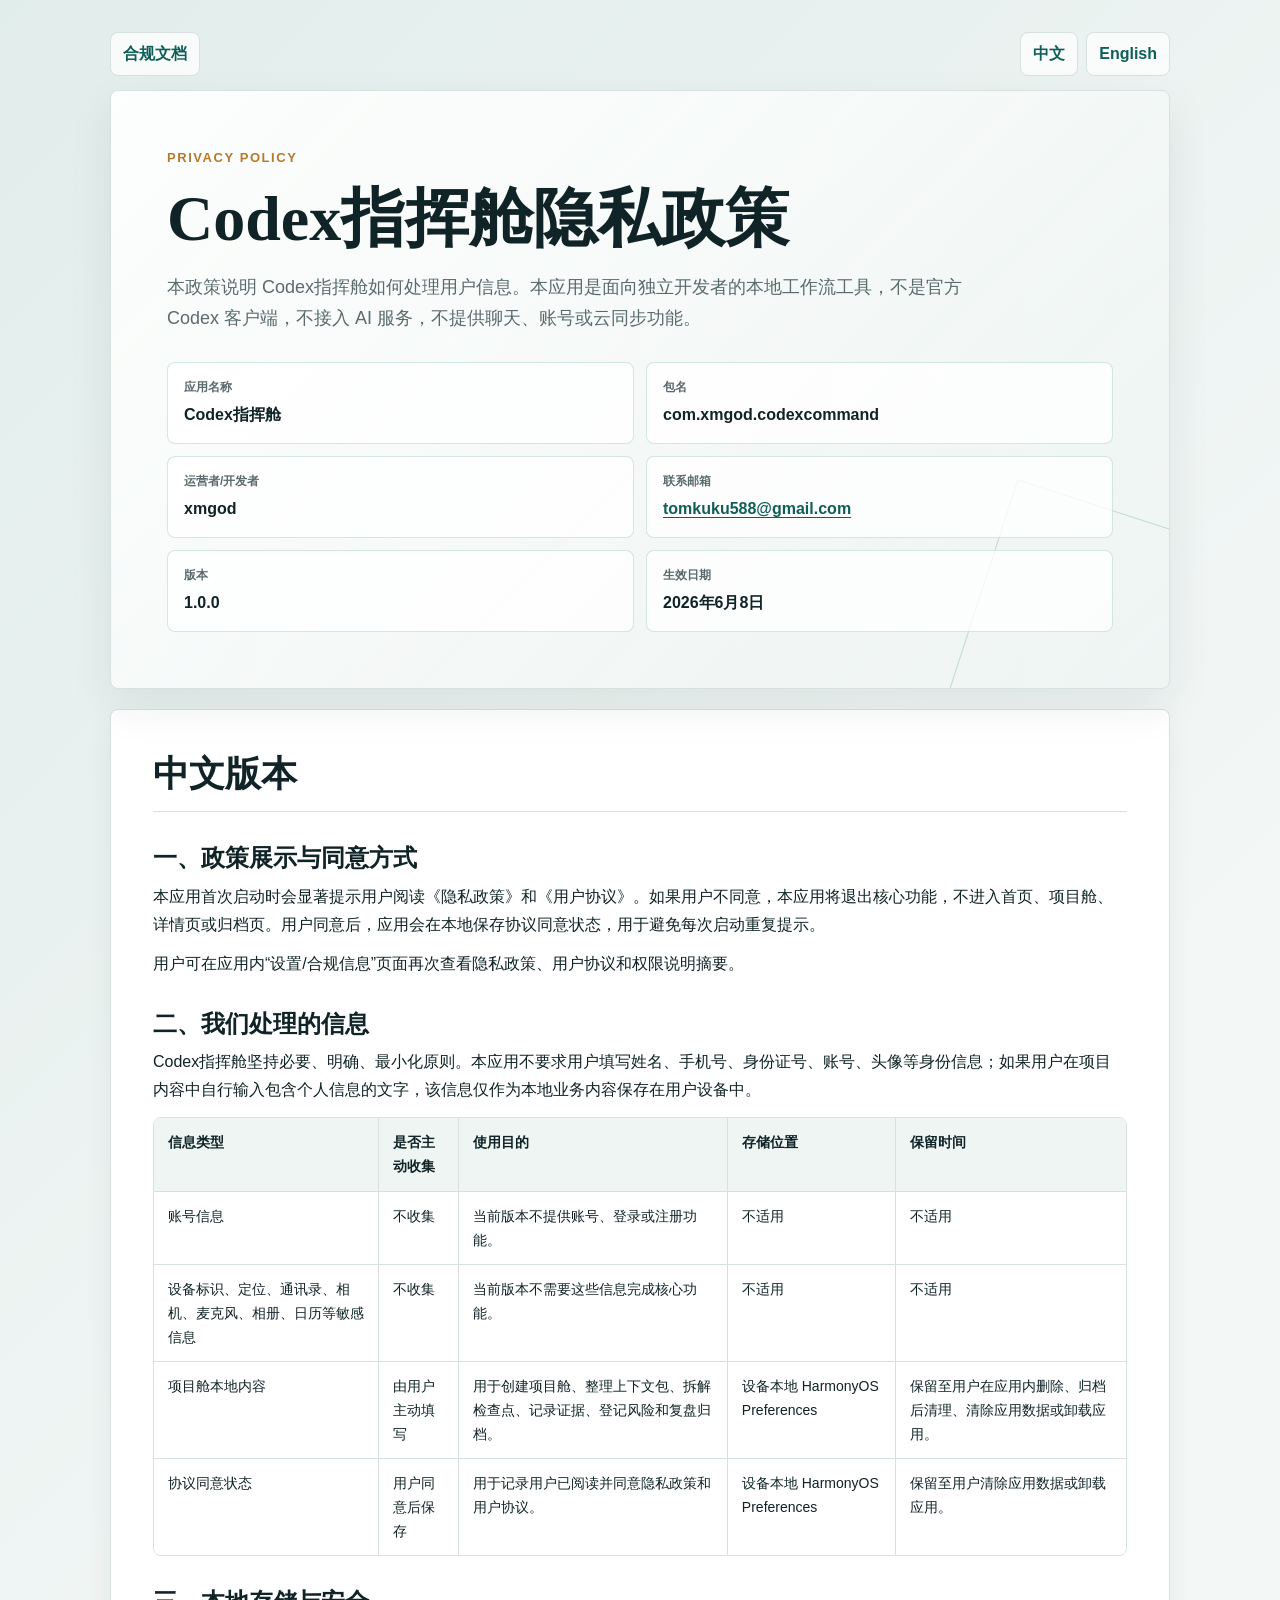
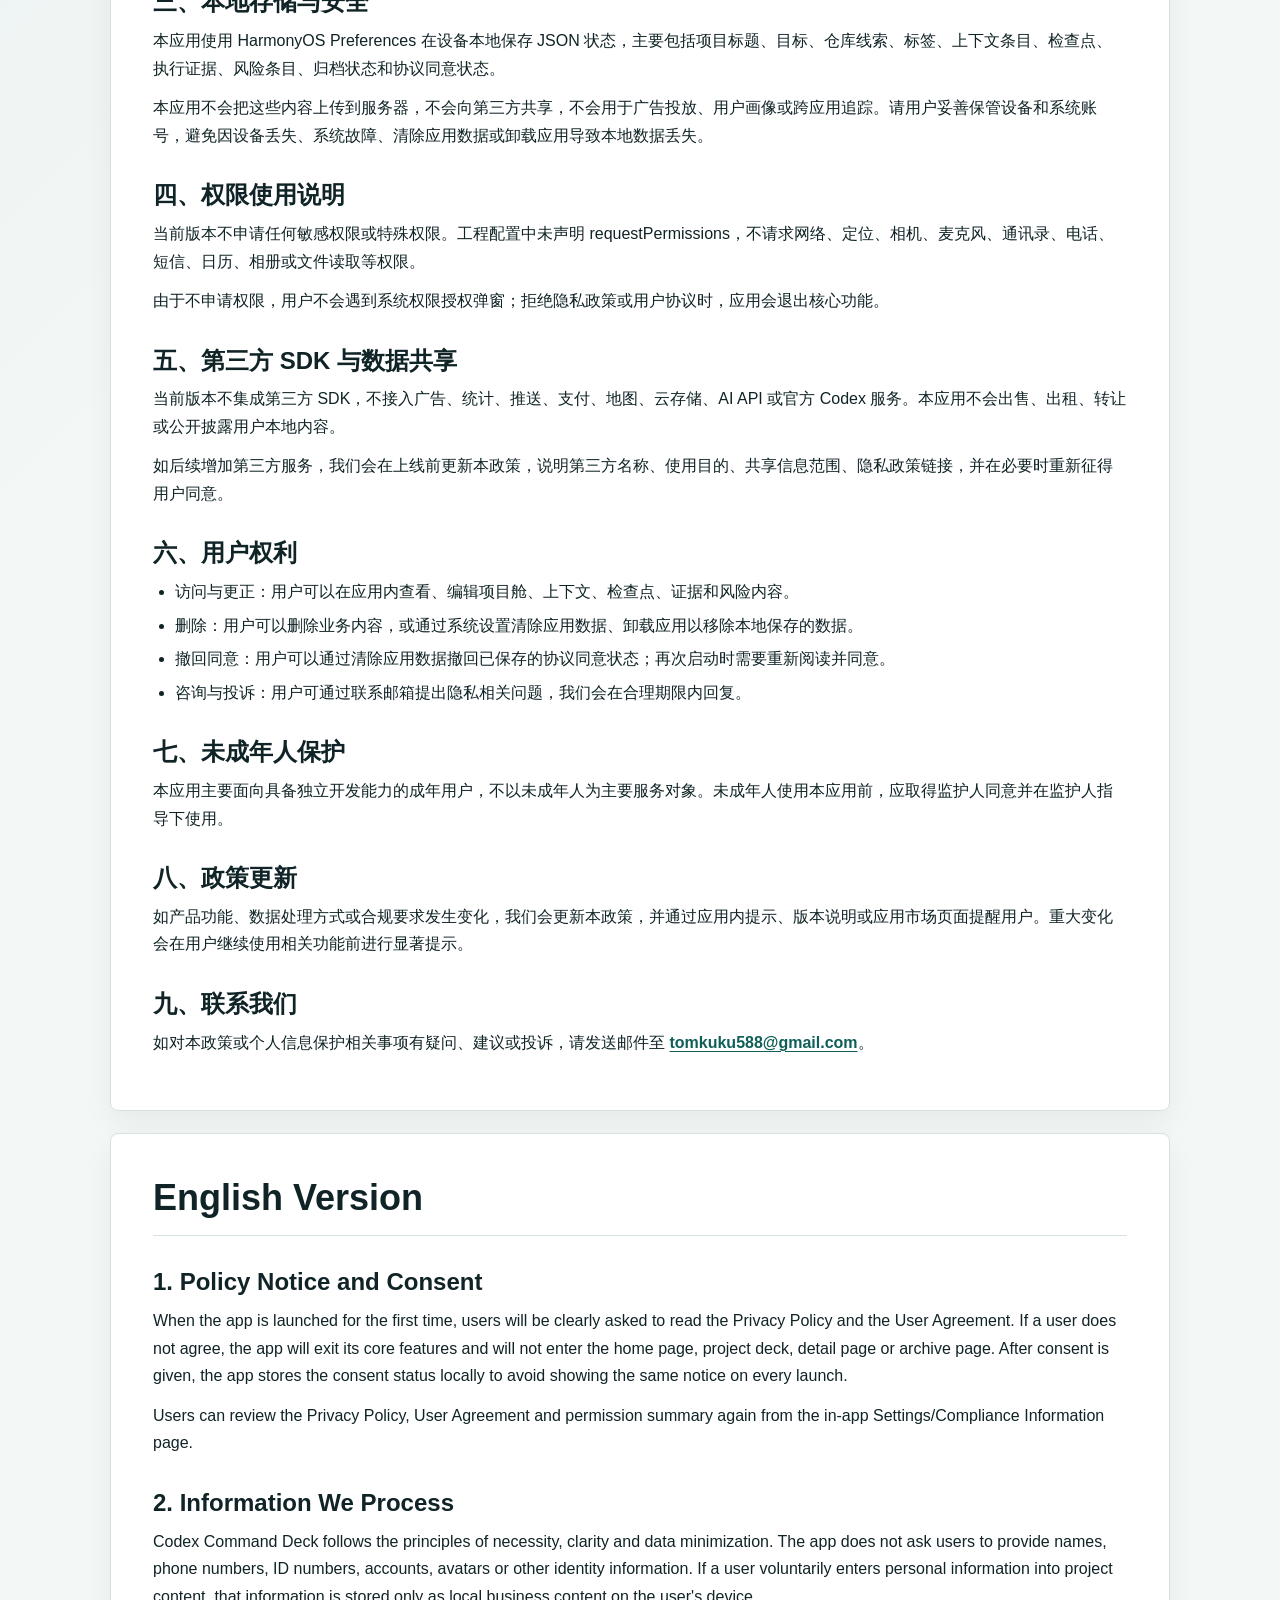
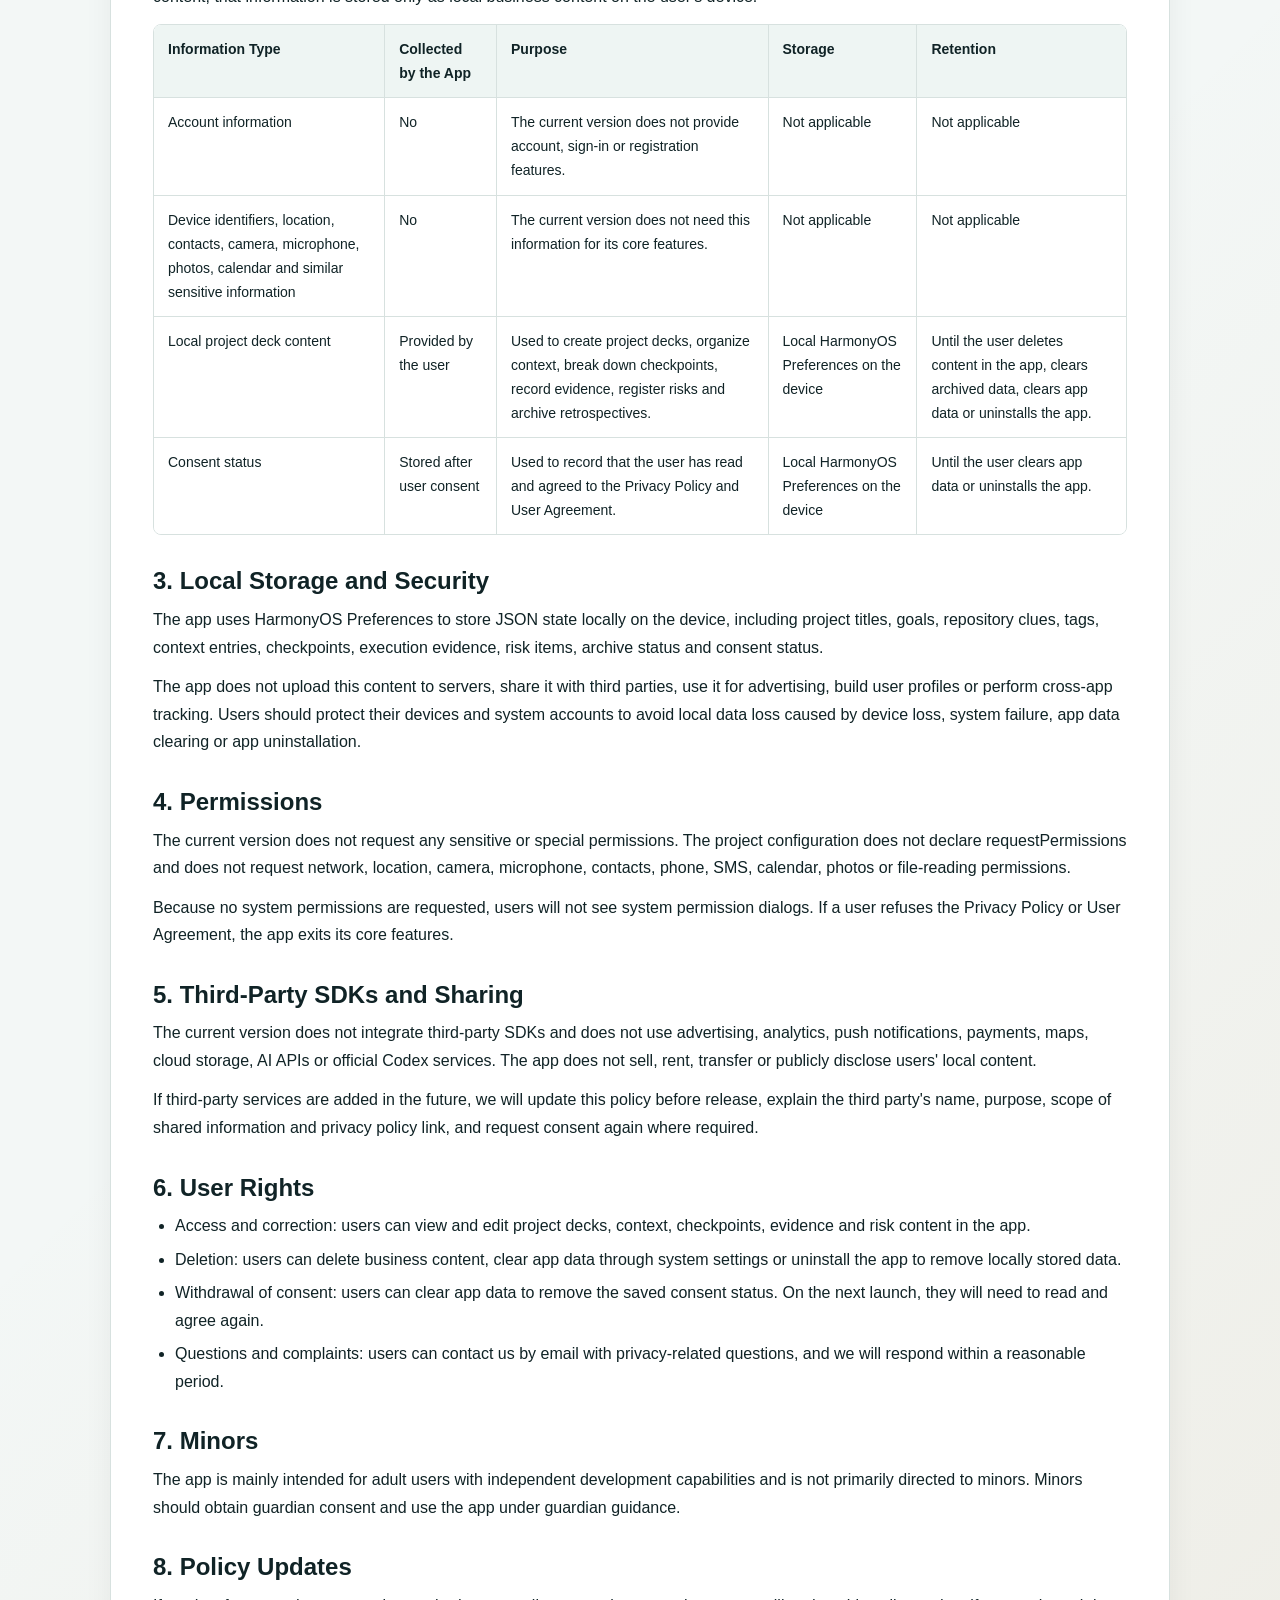
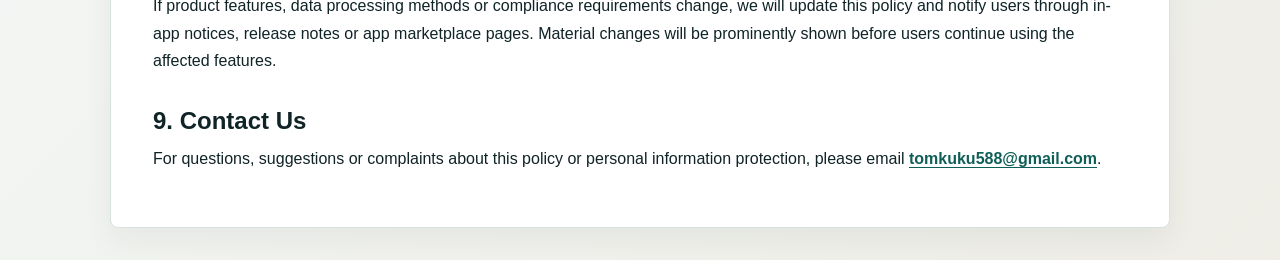
==== privacy-policy.html @ 7456fd8a "feat: 添加中英文合规页面并配置部署" ====
<!doctype html>
<html lang="zh-CN">
<head>
  <meta charset="utf-8">
  <meta name="viewport" content="width=device-width, initial-scale=1">
  <meta name="description" content="Codex指挥舱隐私政策，提供中文和英文版本。">
  <title>Codex指挥舱隐私政策 | Privacy Policy</title>
  <link rel="stylesheet" href="./assets/legal.css">
</head>
<body>
  <main class="site-shell legal-page">
    <nav class="top-nav" aria-label="页面导航">
      <a href="./index.html">合规文档</a>
      <div class="language-links" aria-label="语言跳转">
        <a href="#zh">中文</a>
        <a href="#en" lang="en">English</a>
      </div>
    </nav>

    <header class="legal-hero">
      <p class="eyebrow">Privacy Policy</p>
      <h1>Codex指挥舱隐私政策</h1>
      <p class="hero-copy">本政策说明 Codex指挥舱如何处理用户信息。本应用是面向独立开发者的本地工作流工具，不是官方 Codex 客户端，不接入 AI 服务，不提供聊天、账号或云同步功能。</p>

      <dl class="meta-strip" aria-label="隐私政策基本信息">
        <div>
          <dt>应用名称</dt>
          <dd>Codex指挥舱</dd>
        </div>
        <div>
          <dt>包名</dt>
          <dd>com.xmgod.codexcommand</dd>
        </div>
        <div>
          <dt>运营者/开发者</dt>
          <dd>xmgod</dd>
        </div>
        <div>
          <dt>联系邮箱</dt>
          <dd><a href="mailto:tomkuku588@gmail.com">tomkuku588@gmail.com</a></dd>
        </div>
        <div>
          <dt>版本</dt>
          <dd>1.0.0</dd>
        </div>
        <div>
          <dt>生效日期</dt>
          <dd>2026年6月8日</dd>
        </div>
      </dl>
    </header>

    <article id="zh" class="legal-article" lang="zh-CN">
      <h2>中文版本</h2>

      <section>
        <h3>一、政策展示与同意方式</h3>
        <p>本应用首次启动时会显著提示用户阅读《隐私政策》和《用户协议》。如果用户不同意，本应用将退出核心功能，不进入首页、项目舱、详情页或归档页。用户同意后，应用会在本地保存协议同意状态，用于避免每次启动重复提示。</p>
        <p>用户可在应用内“设置/合规信息”页面再次查看隐私政策、用户协议和权限说明摘要。</p>
      </section>

      <section>
        <h3>二、我们处理的信息</h3>
        <p>Codex指挥舱坚持必要、明确、最小化原则。本应用不要求用户填写姓名、手机号、身份证号、账号、头像等身份信息；如果用户在项目内容中自行输入包含个人信息的文字，该信息仅作为本地业务内容保存在用户设备中。</p>
        <div class="table-wrap">
          <table>
            <thead>
              <tr>
                <th>信息类型</th>
                <th>是否主动收集</th>
                <th>使用目的</th>
                <th>存储位置</th>
                <th>保留时间</th>
              </tr>
            </thead>
            <tbody>
              <tr>
                <td>账号信息</td>
                <td>不收集</td>
                <td>当前版本不提供账号、登录或注册功能。</td>
                <td>不适用</td>
                <td>不适用</td>
              </tr>
              <tr>
                <td>设备标识、定位、通讯录、相机、麦克风、相册、日历等敏感信息</td>
                <td>不收集</td>
                <td>当前版本不需要这些信息完成核心功能。</td>
                <td>不适用</td>
                <td>不适用</td>
              </tr>
              <tr>
                <td>项目舱本地内容</td>
                <td>由用户主动填写</td>
                <td>用于创建项目舱、整理上下文包、拆解检查点、记录证据、登记风险和复盘归档。</td>
                <td>设备本地 HarmonyOS Preferences</td>
                <td>保留至用户在应用内删除、归档后清理、清除应用数据或卸载应用。</td>
              </tr>
              <tr>
                <td>协议同意状态</td>
                <td>用户同意后保存</td>
                <td>用于记录用户已阅读并同意隐私政策和用户协议。</td>
                <td>设备本地 HarmonyOS Preferences</td>
                <td>保留至用户清除应用数据或卸载应用。</td>
              </tr>
            </tbody>
          </table>
        </div>
      </section>

      <section>
        <h3>三、本地存储与安全</h3>
        <p>本应用使用 HarmonyOS Preferences 在设备本地保存 JSON 状态，主要包括项目标题、目标、仓库线索、标签、上下文条目、检查点、执行证据、风险条目、归档状态和协议同意状态。</p>
        <p>本应用不会把这些内容上传到服务器，不会向第三方共享，不会用于广告投放、用户画像或跨应用追踪。请用户妥善保管设备和系统账号，避免因设备丢失、系统故障、清除应用数据或卸载应用导致本地数据丢失。</p>
      </section>

      <section>
        <h3>四、权限使用说明</h3>
        <p>当前版本不申请任何敏感权限或特殊权限。工程配置中未声明 requestPermissions，不请求网络、定位、相机、麦克风、通讯录、电话、短信、日历、相册或文件读取等权限。</p>
        <p>由于不申请权限，用户不会遇到系统权限授权弹窗；拒绝隐私政策或用户协议时，应用会退出核心功能。</p>
      </section>

      <section>
        <h3>五、第三方 SDK 与数据共享</h3>
        <p>当前版本不集成第三方 SDK，不接入广告、统计、推送、支付、地图、云存储、AI API 或官方 Codex 服务。本应用不会出售、出租、转让或公开披露用户本地内容。</p>
        <p>如后续增加第三方服务，我们会在上线前更新本政策，说明第三方名称、使用目的、共享信息范围、隐私政策链接，并在必要时重新征得用户同意。</p>
      </section>

      <section>
        <h3>六、用户权利</h3>
        <ul>
          <li>访问与更正：用户可以在应用内查看、编辑项目舱、上下文、检查点、证据和风险内容。</li>
          <li>删除：用户可以删除业务内容，或通过系统设置清除应用数据、卸载应用以移除本地保存的数据。</li>
          <li>撤回同意：用户可以通过清除应用数据撤回已保存的协议同意状态；再次启动时需要重新阅读并同意。</li>
          <li>咨询与投诉：用户可通过联系邮箱提出隐私相关问题，我们会在合理期限内回复。</li>
        </ul>
      </section>

      <section>
        <h3>七、未成年人保护</h3>
        <p>本应用主要面向具备独立开发能力的成年用户，不以未成年人为主要服务对象。未成年人使用本应用前，应取得监护人同意并在监护人指导下使用。</p>
      </section>

      <section>
        <h3>八、政策更新</h3>
        <p>如产品功能、数据处理方式或合规要求发生变化，我们会更新本政策，并通过应用内提示、版本说明或应用市场页面提醒用户。重大变化会在用户继续使用相关功能前进行显著提示。</p>
      </section>

      <section>
        <h3>九、联系我们</h3>
        <p>如对本政策或个人信息保护相关事项有疑问、建议或投诉，请发送邮件至 <a href="mailto:tomkuku588@gmail.com">tomkuku588@gmail.com</a>。</p>
      </section>
    </article>

    <article id="en" class="legal-article" lang="en">
      <h2>English Version</h2>

      <section>
        <h3>1. Policy Notice and Consent</h3>
        <p>When the app is launched for the first time, users will be clearly asked to read the Privacy Policy and the User Agreement. If a user does not agree, the app will exit its core features and will not enter the home page, project deck, detail page or archive page. After consent is given, the app stores the consent status locally to avoid showing the same notice on every launch.</p>
        <p>Users can review the Privacy Policy, User Agreement and permission summary again from the in-app Settings/Compliance Information page.</p>
      </section>

      <section>
        <h3>2. Information We Process</h3>
        <p>Codex Command Deck follows the principles of necessity, clarity and data minimization. The app does not ask users to provide names, phone numbers, ID numbers, accounts, avatars or other identity information. If a user voluntarily enters personal information into project content, that information is stored only as local business content on the user's device.</p>
        <div class="table-wrap">
          <table>
            <thead>
              <tr>
                <th>Information Type</th>
                <th>Collected by the App</th>
                <th>Purpose</th>
                <th>Storage</th>
                <th>Retention</th>
              </tr>
            </thead>
            <tbody>
              <tr>
                <td>Account information</td>
                <td>No</td>
                <td>The current version does not provide account, sign-in or registration features.</td>
                <td>Not applicable</td>
                <td>Not applicable</td>
              </tr>
              <tr>
                <td>Device identifiers, location, contacts, camera, microphone, photos, calendar and similar sensitive information</td>
                <td>No</td>
                <td>The current version does not need this information for its core features.</td>
                <td>Not applicable</td>
                <td>Not applicable</td>
              </tr>
              <tr>
                <td>Local project deck content</td>
                <td>Provided by the user</td>
                <td>Used to create project decks, organize context, break down checkpoints, record evidence, register risks and archive retrospectives.</td>
                <td>Local HarmonyOS Preferences on the device</td>
                <td>Until the user deletes content in the app, clears archived data, clears app data or uninstalls the app.</td>
              </tr>
              <tr>
                <td>Consent status</td>
                <td>Stored after user consent</td>
                <td>Used to record that the user has read and agreed to the Privacy Policy and User Agreement.</td>
                <td>Local HarmonyOS Preferences on the device</td>
                <td>Until the user clears app data or uninstalls the app.</td>
              </tr>
            </tbody>
          </table>
        </div>
      </section>

      <section>
        <h3>3. Local Storage and Security</h3>
        <p>The app uses HarmonyOS Preferences to store JSON state locally on the device, including project titles, goals, repository clues, tags, context entries, checkpoints, execution evidence, risk items, archive status and consent status.</p>
        <p>The app does not upload this content to servers, share it with third parties, use it for advertising, build user profiles or perform cross-app tracking. Users should protect their devices and system accounts to avoid local data loss caused by device loss, system failure, app data clearing or app uninstallation.</p>
      </section>

      <section>
        <h3>4. Permissions</h3>
        <p>The current version does not request any sensitive or special permissions. The project configuration does not declare requestPermissions and does not request network, location, camera, microphone, contacts, phone, SMS, calendar, photos or file-reading permissions.</p>
        <p>Because no system permissions are requested, users will not see system permission dialogs. If a user refuses the Privacy Policy or User Agreement, the app exits its core features.</p>
      </section>

      <section>
        <h3>5. Third-Party SDKs and Sharing</h3>
        <p>The current version does not integrate third-party SDKs and does not use advertising, analytics, push notifications, payments, maps, cloud storage, AI APIs or official Codex services. The app does not sell, rent, transfer or publicly disclose users' local content.</p>
        <p>If third-party services are added in the future, we will update this policy before release, explain the third party's name, purpose, scope of shared information and privacy policy link, and request consent again where required.</p>
      </section>

      <section>
        <h3>6. User Rights</h3>
        <ul>
          <li>Access and correction: users can view and edit project decks, context, checkpoints, evidence and risk content in the app.</li>
          <li>Deletion: users can delete business content, clear app data through system settings or uninstall the app to remove locally stored data.</li>
          <li>Withdrawal of consent: users can clear app data to remove the saved consent status. On the next launch, they will need to read and agree again.</li>
          <li>Questions and complaints: users can contact us by email with privacy-related questions, and we will respond within a reasonable period.</li>
        </ul>
      </section>

      <section>
        <h3>7. Minors</h3>
        <p>The app is mainly intended for adult users with independent development capabilities and is not primarily directed to minors. Minors should obtain guardian consent and use the app under guardian guidance.</p>
      </section>

      <section>
        <h3>8. Policy Updates</h3>
        <p>If product features, data processing methods or compliance requirements change, we will update this policy and notify users through in-app notices, release notes or app marketplace pages. Material changes will be prominently shown before users continue using the affected features.</p>
      </section>

      <section>
        <h3>9. Contact Us</h3>
        <p>For questions, suggestions or complaints about this policy or personal information protection, please email <a href="mailto:tomkuku588@gmail.com">tomkuku588@gmail.com</a>.</p>
      </section>
    </article>
  </main>
</body>
</html>
---- assets/legal.css ----
:root {
  color-scheme: light;
  --bg: #f3f7f6;
  --panel: #ffffff;
  --panel-soft: #eef5f3;
  --ink: #102326;
  --muted: #5a6a6d;
  --line: #d7e1df;
  --accent: #14786e;
  --accent-strong: #0f5f58;
  --warm: #b7792b;
  --shadow: 0 18px 45px rgba(16, 35, 38, 0.08);
}

* {
  box-sizing: border-box;
}

html {
  scroll-behavior: smooth;
}

body {
  margin: 0;
  background:
    linear-gradient(135deg, rgba(20, 120, 110, 0.08), transparent 34%),
    linear-gradient(315deg, rgba(183, 121, 43, 0.08), transparent 30%),
    var(--bg);
  color: var(--ink);
  font-family: "HarmonyOS Sans SC", "Microsoft YaHei", "PingFang SC", "Segoe UI", sans-serif;
  line-height: 1.72;
}

a {
  color: var(--accent-strong);
  font-weight: 700;
  text-decoration-thickness: 1px;
  text-underline-offset: 3px;
}

.site-shell {
  width: min(1120px, calc(100% - 32px));
  margin: 32px auto;
}

.hero,
.legal-hero {
  position: relative;
  overflow: hidden;
  padding: clamp(28px, 5vw, 56px);
  border: 1px solid var(--line);
  border-radius: 8px;
  background:
    linear-gradient(135deg, rgba(255, 255, 255, 0.96), rgba(238, 245, 243, 0.92)),
    linear-gradient(90deg, rgba(20, 120, 110, 0.12), rgba(183, 121, 43, 0.08));
  box-shadow: var(--shadow);
}

.hero::after,
.legal-hero::after {
  content: "";
  position: absolute;
  right: -80px;
  bottom: -110px;
  width: 280px;
  height: 280px;
  border: 1px solid rgba(20, 120, 110, 0.22);
  transform: rotate(18deg);
}

.legal-hero.agreement::after {
  border-color: rgba(183, 121, 43, 0.28);
}

.eyebrow {
  margin: 0 0 12px;
  color: var(--warm);
  font-size: 13px;
  font-weight: 800;
  letter-spacing: 0.12em;
  text-transform: uppercase;
}

h1,
h2,
h3 {
  margin: 0;
  line-height: 1.2;
  letter-spacing: 0;
}

h1 {
  max-width: 820px;
  font-family: "Noto Serif SC", "Source Han Serif SC", "Microsoft YaHei", serif;
  font-size: clamp(32px, 6vw, 64px);
}

h2 {
  margin-bottom: 20px;
  font-size: clamp(24px, 4vw, 36px);
}

h3 {
  margin: 32px 0 10px;
  font-size: clamp(19px, 2.5vw, 24px);
}

p {
  margin: 0 0 12px;
}

ul {
  margin: 0 0 12px 22px;
  padding: 0;
}

li + li {
  margin-top: 6px;
}

.hero-copy {
  max-width: 820px;
  margin-top: 14px;
  color: var(--muted);
  font-size: clamp(16px, 2vw, 18px);
}

.meta-strip {
  position: relative;
  z-index: 1;
  display: grid;
  grid-template-columns: repeat(2, minmax(0, 1fr));
  gap: 12px;
  margin: 28px 0 0;
}

.meta-strip div {
  min-width: 0;
  padding: 14px 16px;
  border: 1px solid rgba(20, 120, 110, 0.18);
  border-radius: 8px;
  background: rgba(255, 255, 255, 0.78);
}

.meta-strip dt {
  margin-bottom: 4px;
  color: var(--muted);
  font-size: 12px;
  font-weight: 800;
  text-transform: uppercase;
}

.meta-strip dd {
  margin: 0;
  overflow-wrap: break-word;
  font-weight: 700;
}

.doc-grid {
  display: grid;
  grid-template-columns: repeat(3, minmax(0, 1fr));
  gap: 16px;
  margin-top: 18px;
}

.doc-card {
  min-height: 260px;
  display: flex;
  flex-direction: column;
  gap: 10px;
  padding: 24px;
  border: 1px solid var(--line);
  border-radius: 8px;
  background: var(--panel);
  color: inherit;
  text-decoration: none;
  box-shadow: 0 10px 28px rgba(16, 35, 38, 0.06);
  transition: transform 160ms ease, border-color 160ms ease, box-shadow 160ms ease;
}

.doc-card:hover,
.doc-card:focus-visible {
  transform: translateY(-3px);
  border-color: rgba(20, 120, 110, 0.55);
  box-shadow: 0 16px 36px rgba(16, 35, 38, 0.1);
  outline: none;
}

.doc-kind {
  color: var(--warm);
  font-size: 12px;
  font-weight: 800;
  letter-spacing: 0.1em;
  text-transform: uppercase;
}

.doc-title {
  font-size: 26px;
  font-weight: 850;
}

.doc-copy {
  color: var(--muted);
}

.site-footer {
  display: flex;
  flex-wrap: wrap;
  gap: 10px 22px;
  margin-top: 20px;
  color: var(--muted);
  font-size: 14px;
}

.legal-page {
  max-width: 1060px;
}

.top-nav {
  display: flex;
  align-items: center;
  justify-content: space-between;
  gap: 12px;
  margin-bottom: 14px;
}

.language-links {
  display: flex;
  gap: 8px;
}

.top-nav a,
.language-links a {
  display: inline-flex;
  align-items: center;
  min-height: 38px;
  padding: 7px 12px;
  border: 1px solid var(--line);
  border-radius: 8px;
  background: rgba(255, 255, 255, 0.76);
  color: var(--accent-strong);
  text-decoration: none;
}

.top-nav a:hover,
.top-nav a:focus-visible {
  border-color: var(--accent);
  outline: none;
}

.legal-article {
  margin-top: 20px;
  padding: clamp(24px, 4vw, 42px);
  border: 1px solid var(--line);
  border-radius: 8px;
  background: var(--panel);
  box-shadow: 0 12px 30px rgba(16, 35, 38, 0.055);
}

.legal-article + .legal-article {
  margin-top: 22px;
}

.legal-article h2 {
  padding-bottom: 16px;
  border-bottom: 1px solid var(--line);
}

.table-wrap {
  width: 100%;
  margin: 14px 0 18px;
  overflow-x: auto;
  border: 1px solid var(--line);
  border-radius: 8px;
}

table {
  width: 100%;
  min-width: 760px;
  border-collapse: collapse;
  background: #fff;
  font-size: 14px;
}

th,
td {
  padding: 12px 14px;
  border-bottom: 1px solid var(--line);
  border-right: 1px solid var(--line);
  text-align: left;
  vertical-align: top;
}

th:last-child,
td:last-child {
  border-right: 0;
}

tr:last-child td {
  border-bottom: 0;
}

th {
  background: var(--panel-soft);
  color: var(--ink);
}

@media (max-width: 860px) {
  .meta-strip,
  .doc-grid {
    grid-template-columns: 1fr;
  }

  .doc-card {
    min-height: 0;
  }
}

@media (max-width: 640px) {
  .site-shell {
    width: min(100%, calc(100% - 18px));
    margin: 9px auto 20px;
  }

  .hero,
  .legal-hero,
  .legal-article {
    padding: 22px;
  }

  .top-nav {
    align-items: stretch;
    flex-direction: column;
  }

  .language-links {
    width: 100%;
  }

  .top-nav a,
  .language-links a {
    justify-content: center;
    flex: 1;
  }

  .table-wrap {
    overflow: visible;
    border: 0;
  }

  table,
  thead,
  tbody,
  tr,
  th,
  td {
    display: block;
    width: 100%;
    min-width: 0;
  }

  thead {
    display: none;
  }

  tr {
    margin-bottom: 12px;
    overflow: hidden;
    border: 1px solid var(--line);
    border-radius: 8px;
    background: #fff;
  }

  td {
    border-right: 0;
  }

  td::before {
    display: block;
    margin-bottom: 2px;
    color: var(--warm);
    font-size: 12px;
    font-weight: 850;
    letter-spacing: 0.04em;
    text-transform: uppercase;
  }

  td:nth-child(1)::before {
    content: "信息类型 / Information Type";
  }

  td:nth-child(2)::before {
    content: "是否收集 / Collected";
  }

  td:nth-child(3)::before {
    content: "使用目的 / Purpose";
  }

  td:nth-child(4)::before {
    content: "存储位置 / Storage";
  }

  td:nth-child(5)::before {
    content: "保留时间 / Retention";
  }
}
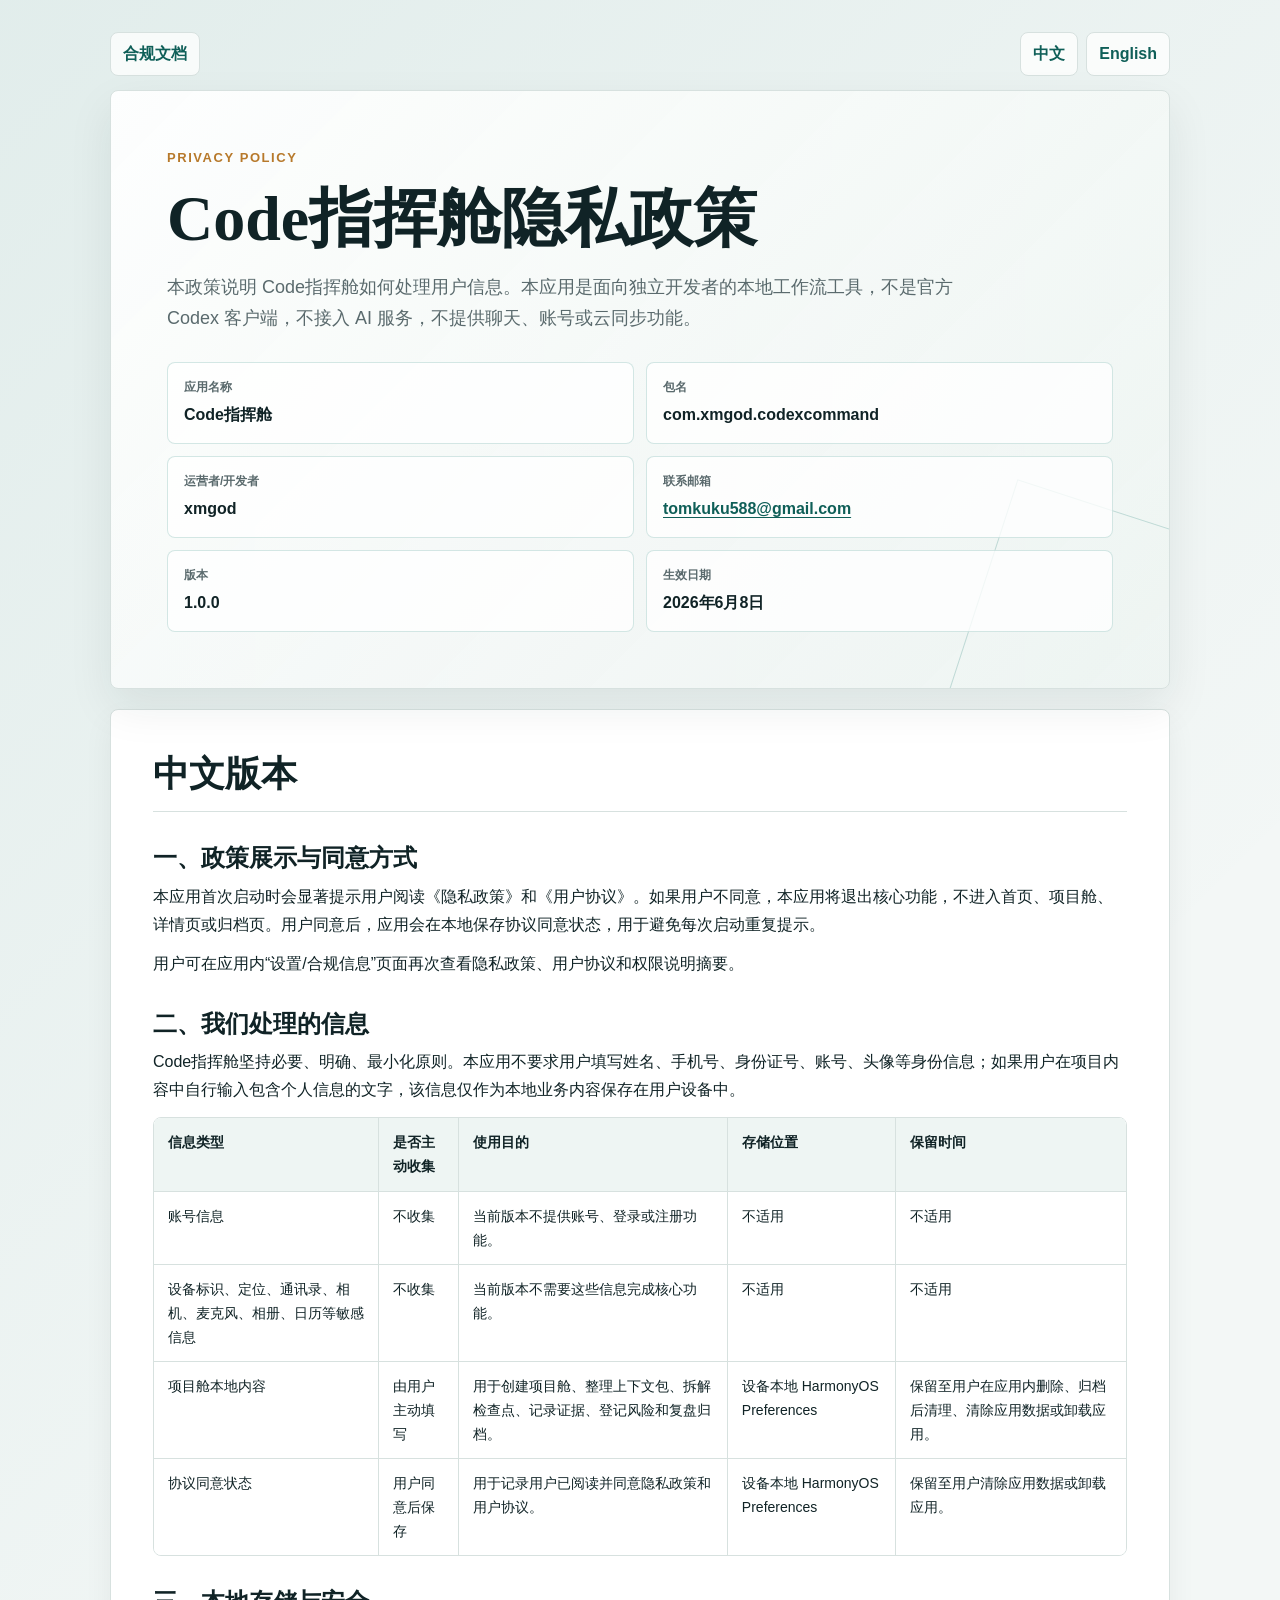
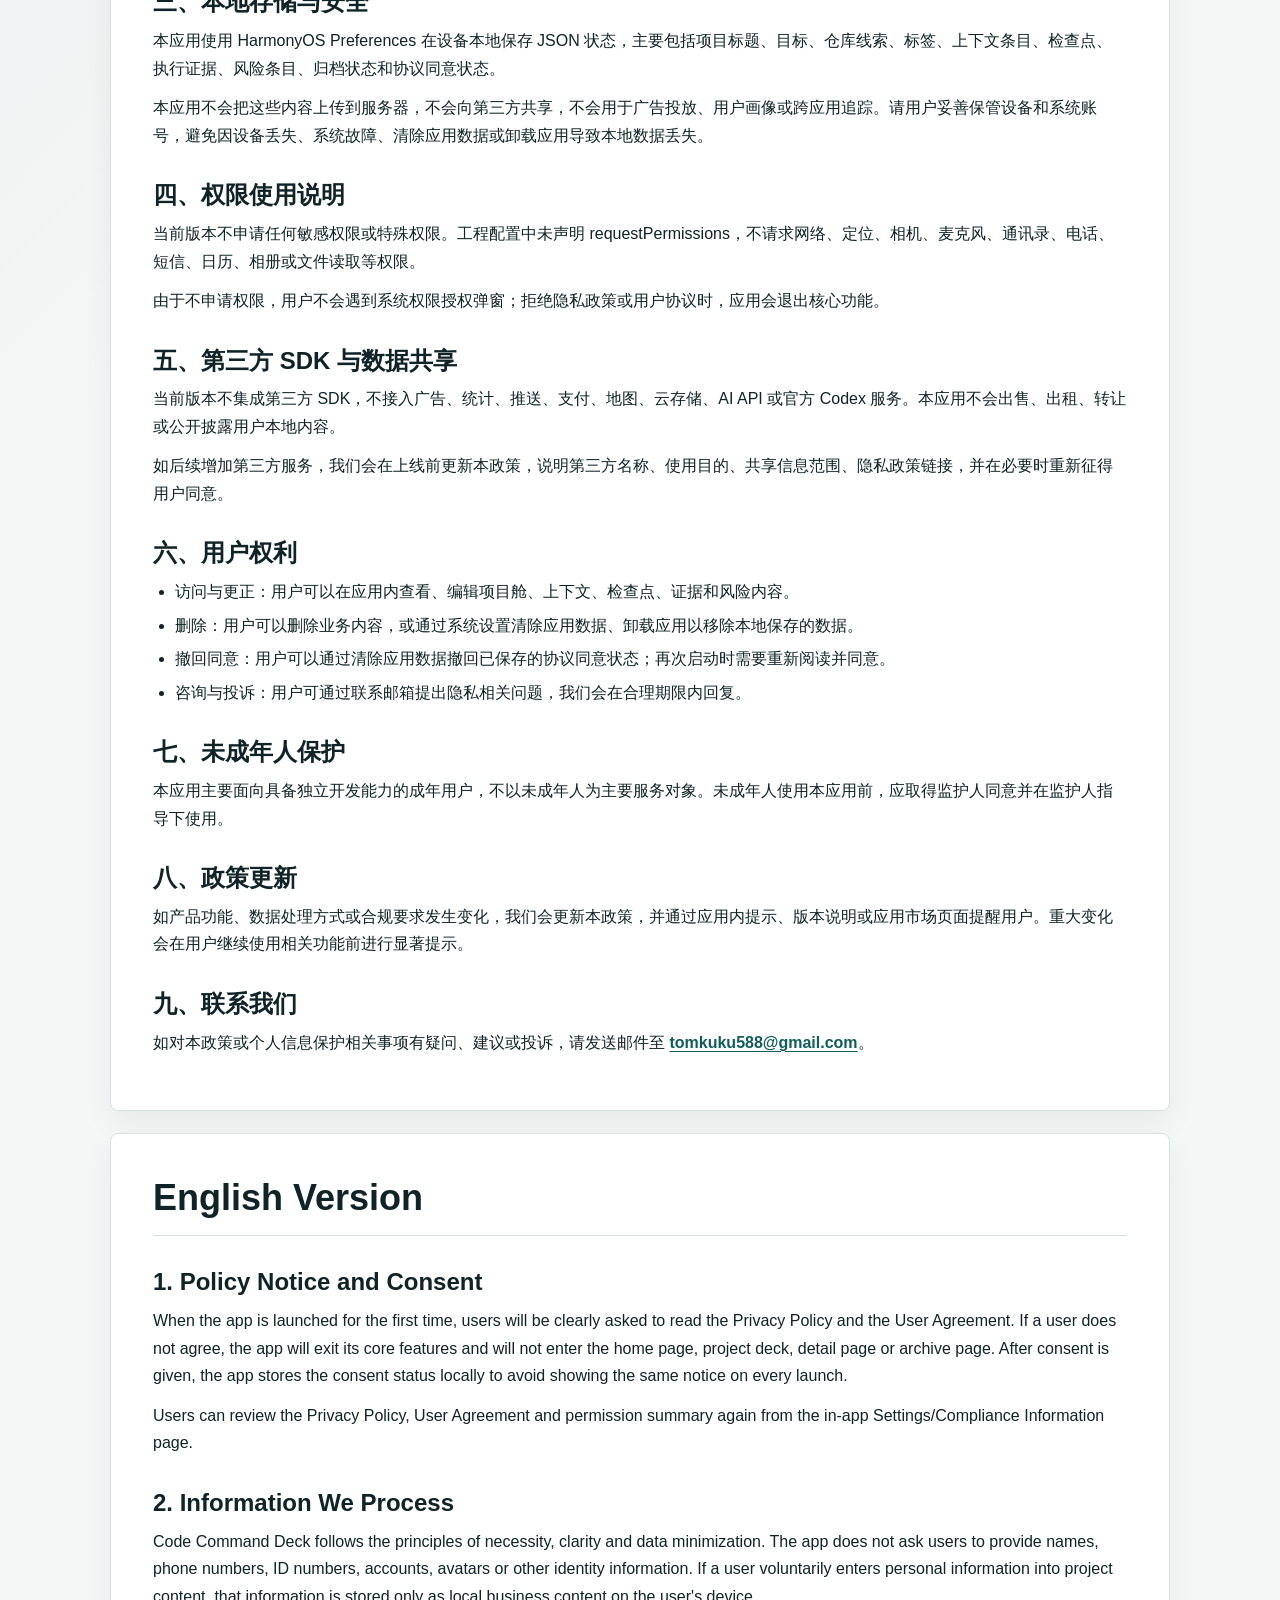
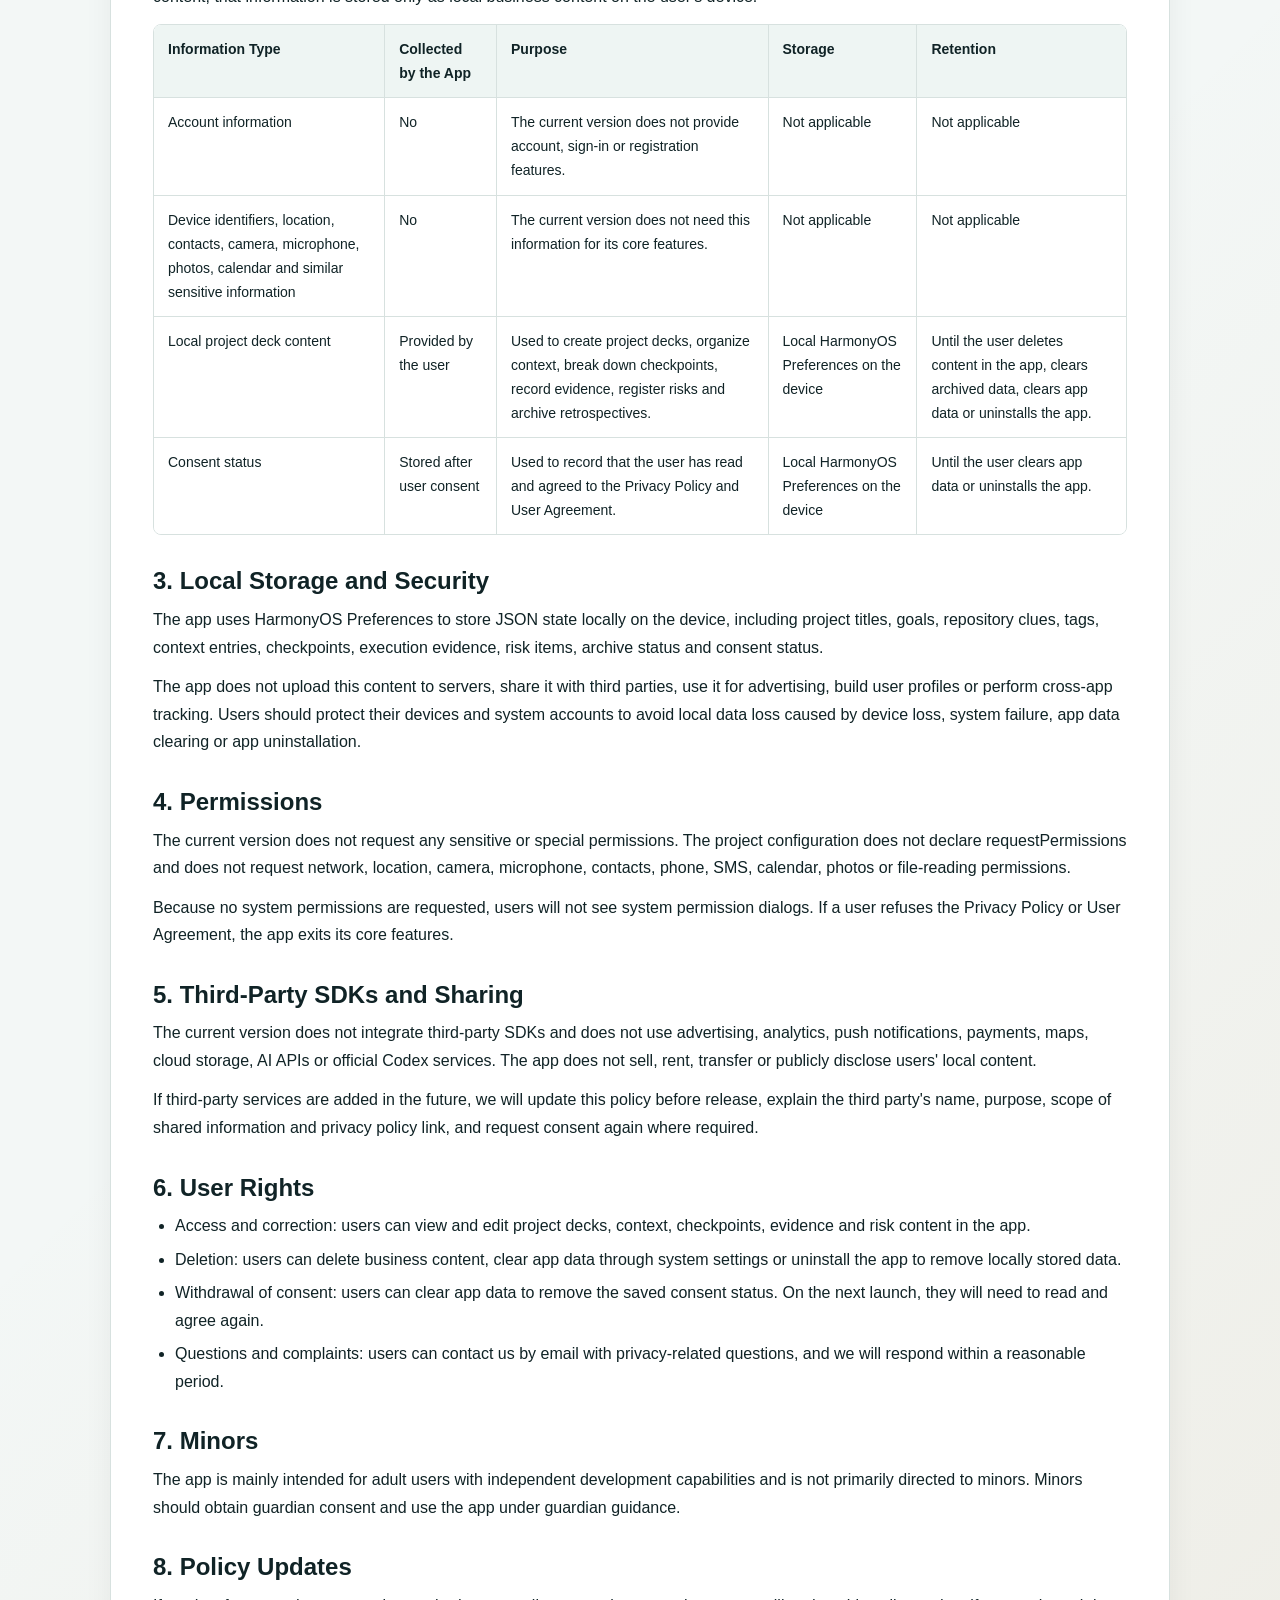
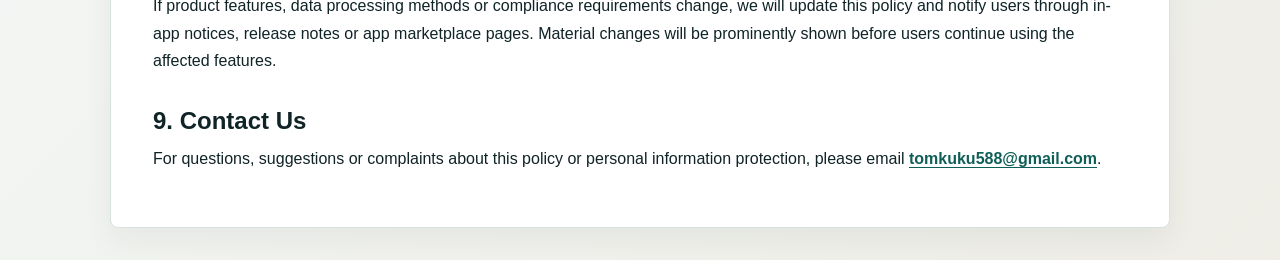
==== commit d0c0911b: "fix: 更新 APP 名称为 Code 指挥舱" ====
--- a/privacy-policy.html
+++ b/privacy-policy.html
@@ -3,8 +3,8 @@
 <head>
   <meta charset="utf-8">
   <meta name="viewport" content="width=device-width, initial-scale=1">
-  <meta name="description" content="Codex指挥舱隐私政策，提供中文和英文版本。">
-  <title>Codex指挥舱隐私政策 | Privacy Policy</title>
+  <meta name="description" content="Code指挥舱隐私政策，提供中文和英文版本。">
+  <title>Code指挥舱隐私政策 | Privacy Policy</title>
   <link rel="stylesheet" href="./assets/legal.css">
 </head>
 <body>
@@ -19,13 +19,13 @@
 
     <header class="legal-hero">
       <p class="eyebrow">Privacy Policy</p>
-      <h1>Codex指挥舱隐私政策</h1>
-      <p class="hero-copy">本政策说明 Codex指挥舱如何处理用户信息。本应用是面向独立开发者的本地工作流工具，不是官方 Codex 客户端，不接入 AI 服务，不提供聊天、账号或云同步功能。</p>
+      <h1>Code指挥舱隐私政策</h1>
+      <p class="hero-copy">本政策说明 Code指挥舱如何处理用户信息。本应用是面向独立开发者的本地工作流工具，不是官方 Codex 客户端，不接入 AI 服务，不提供聊天、账号或云同步功能。</p>
 
       <dl class="meta-strip" aria-label="隐私政策基本信息">
         <div>
           <dt>应用名称</dt>
-          <dd>Codex指挥舱</dd>
+          <dd>Code指挥舱</dd>
         </div>
         <div>
           <dt>包名</dt>
@@ -61,7 +61,7 @@
 
       <section>
         <h3>二、我们处理的信息</h3>
-        <p>Codex指挥舱坚持必要、明确、最小化原则。本应用不要求用户填写姓名、手机号、身份证号、账号、头像等身份信息；如果用户在项目内容中自行输入包含个人信息的文字，该信息仅作为本地业务内容保存在用户设备中。</p>
+        <p>Code指挥舱坚持必要、明确、最小化原则。本应用不要求用户填写姓名、手机号、身份证号、账号、头像等身份信息；如果用户在项目内容中自行输入包含个人信息的文字，该信息仅作为本地业务内容保存在用户设备中。</p>
         <div class="table-wrap">
           <table>
             <thead>
@@ -162,7 +162,7 @@
 
       <section>
         <h3>2. Information We Process</h3>
-        <p>Codex Command Deck follows the principles of necessity, clarity and data minimization. The app does not ask users to provide names, phone numbers, ID numbers, accounts, avatars or other identity information. If a user voluntarily enters personal information into project content, that information is stored only as local business content on the user's device.</p>
+        <p>Code Command Deck follows the principles of necessity, clarity and data minimization. The app does not ask users to provide names, phone numbers, ID numbers, accounts, avatars or other identity information. If a user voluntarily enters personal information into project content, that information is stored only as local business content on the user's device.</p>
         <div class="table-wrap">
           <table>
             <thead>
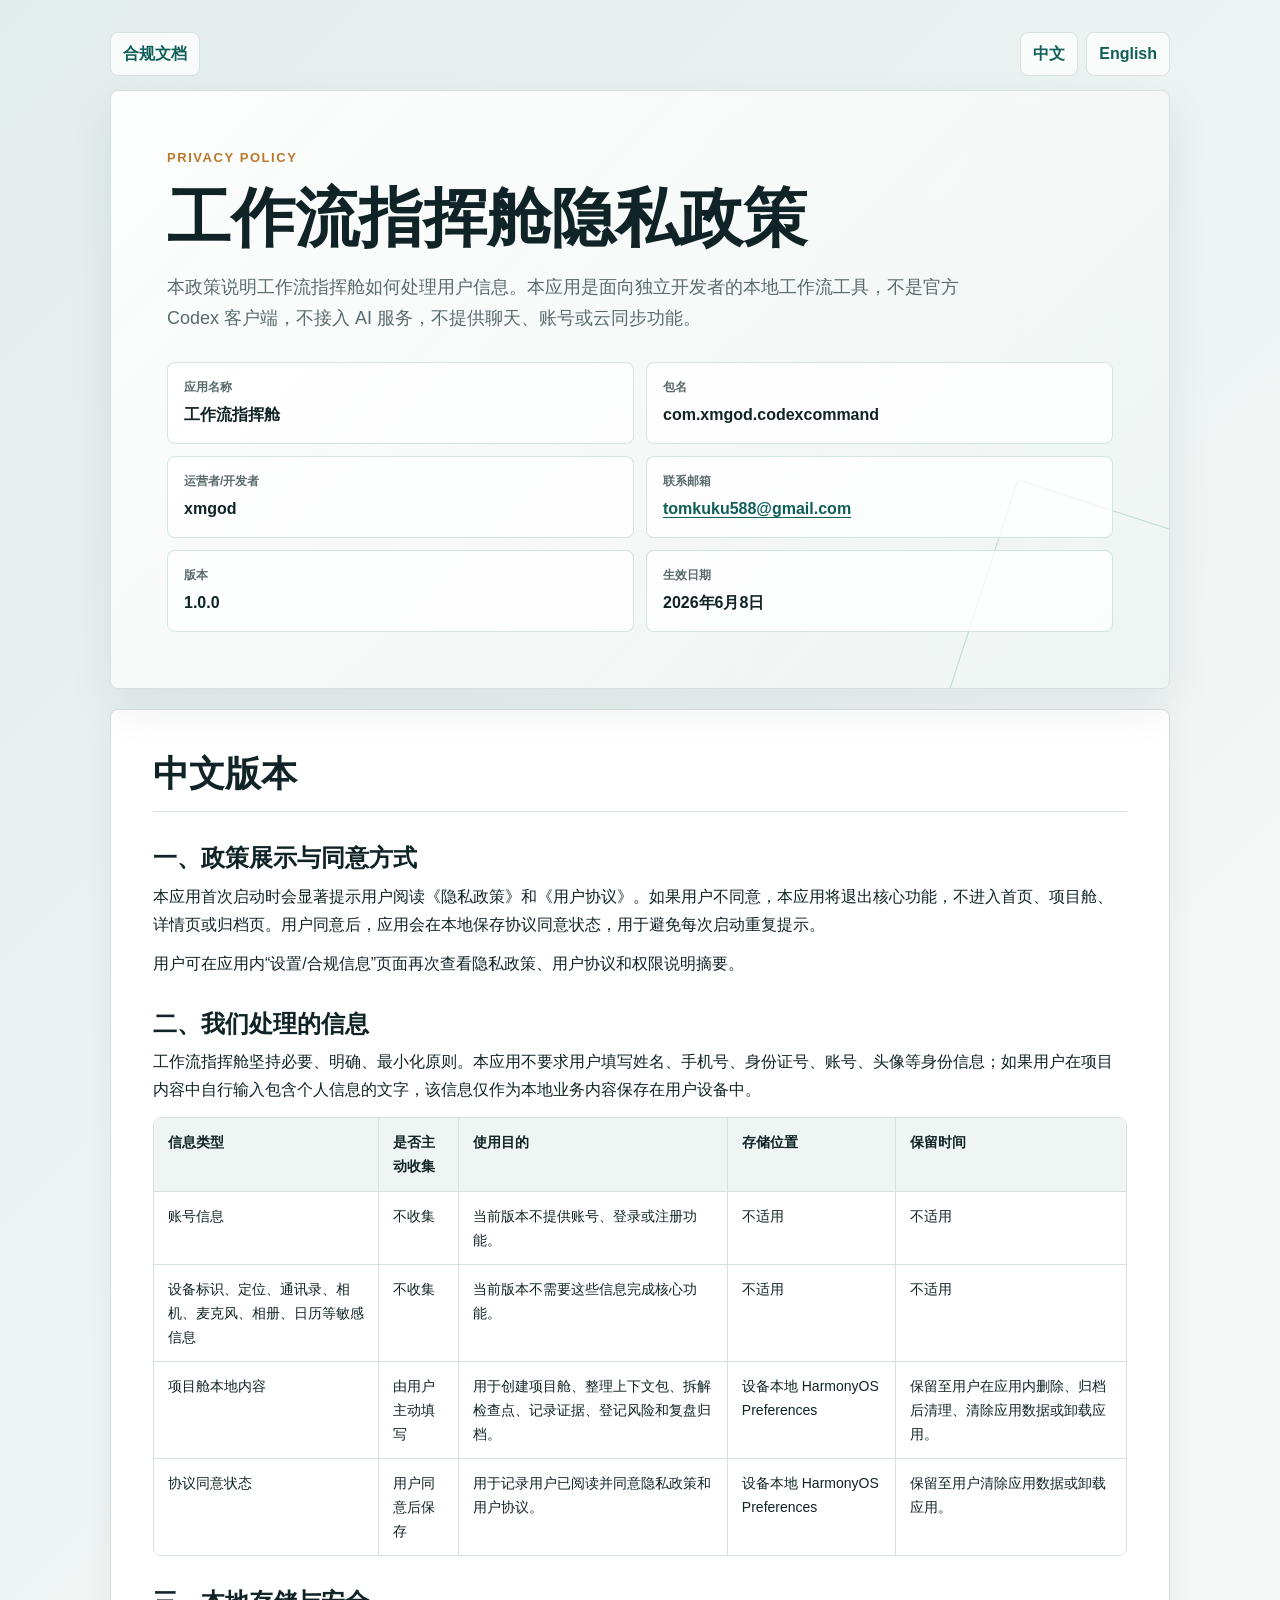
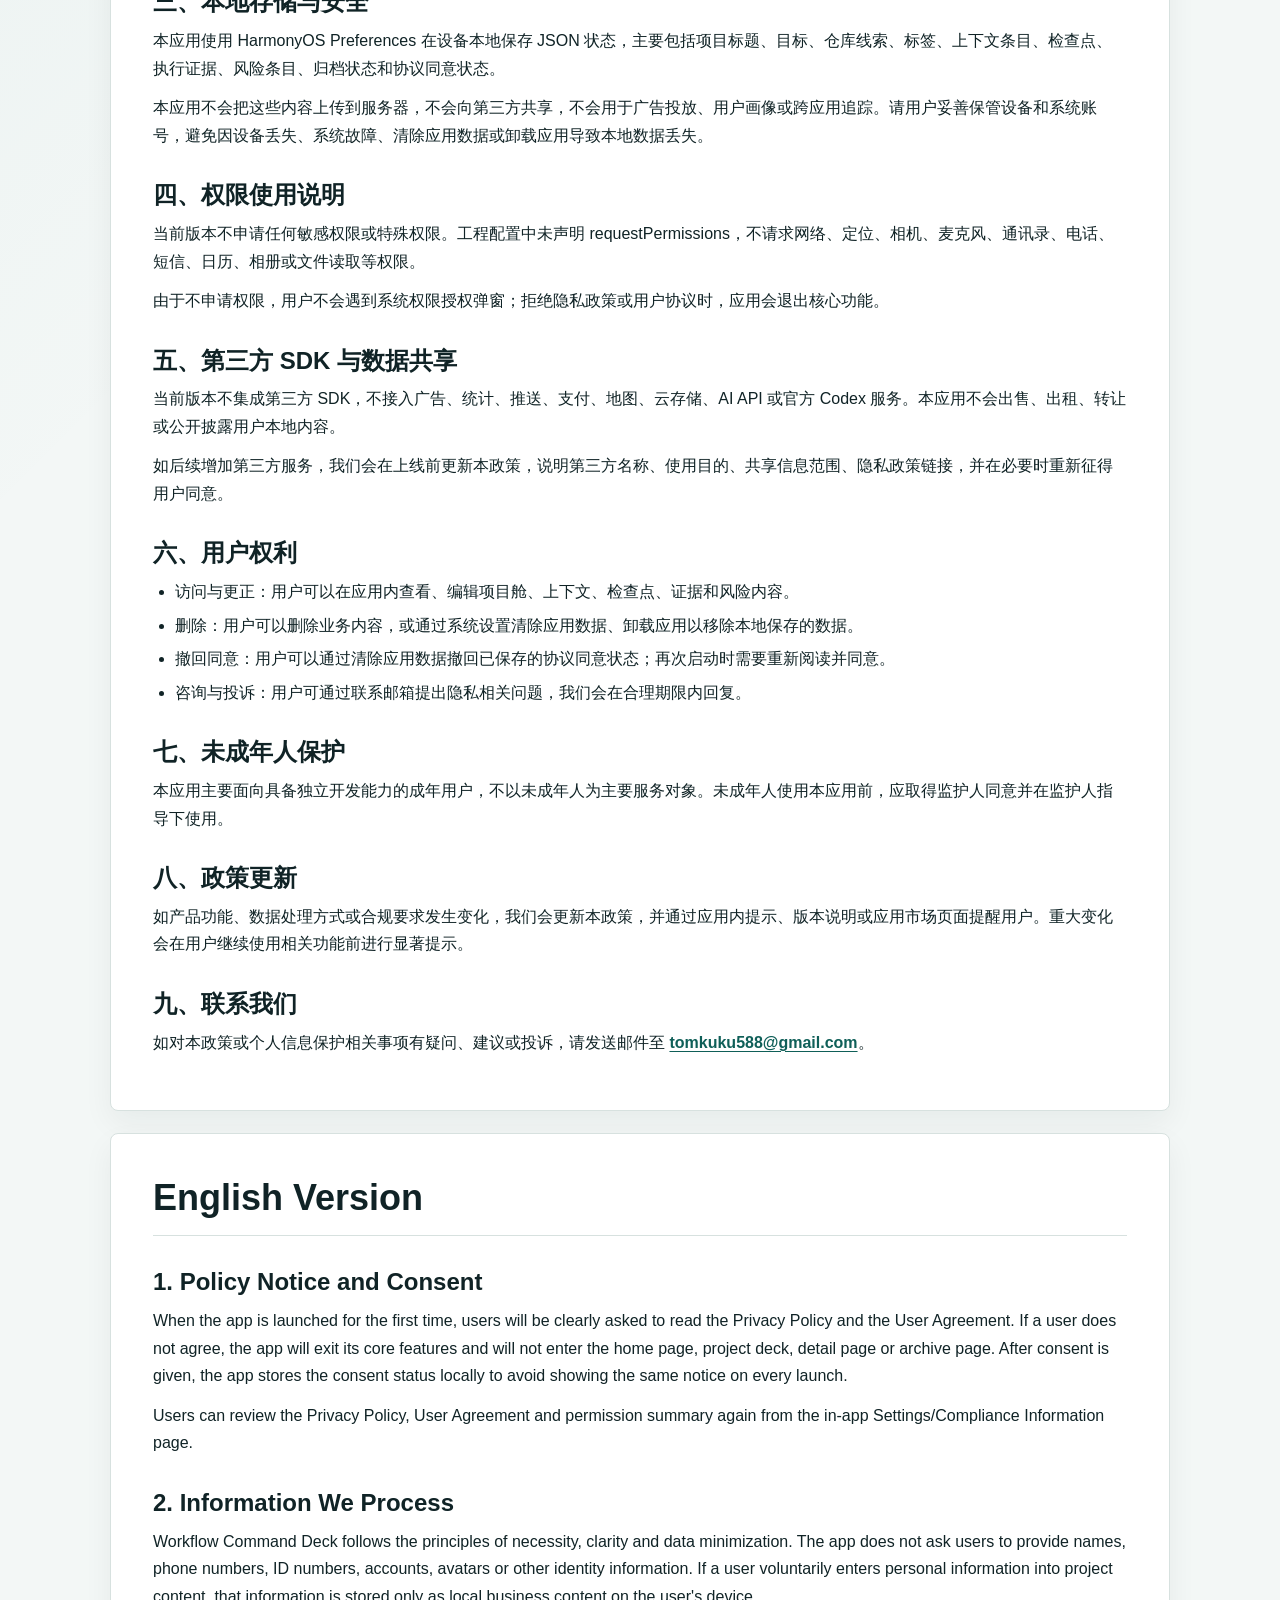
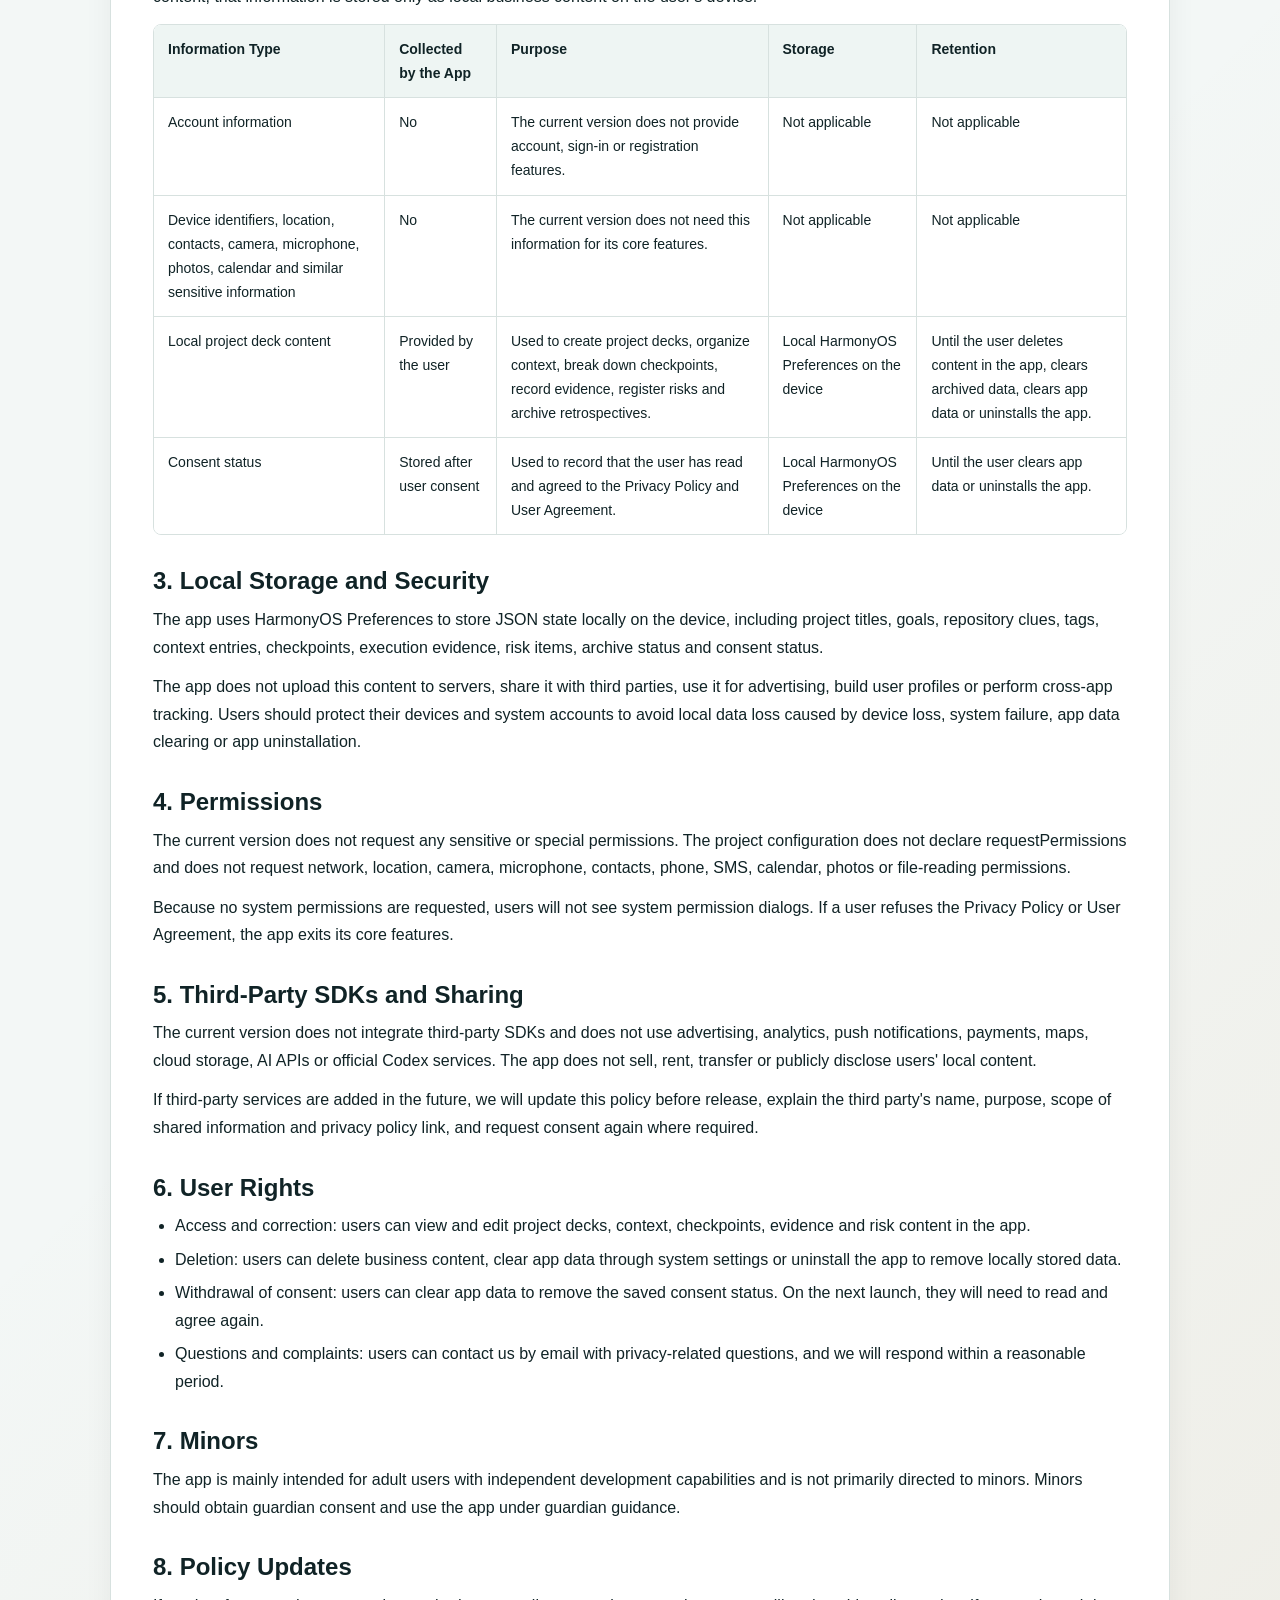
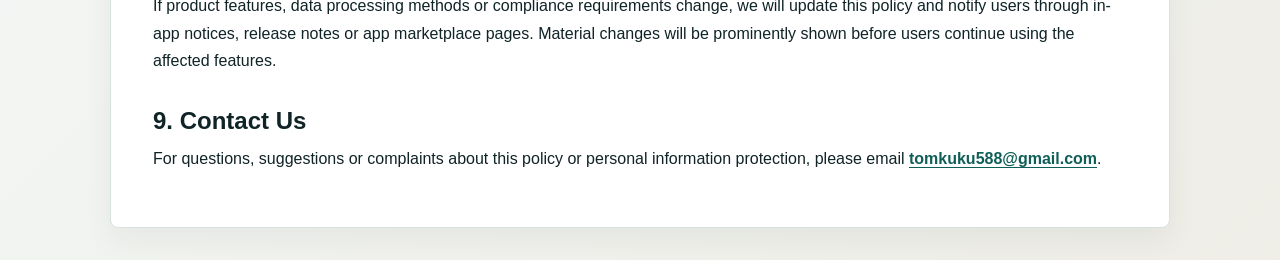
==== commit a7625b66: "fix: 更新 APP 名称为工作流指挥舱" ====
--- a/privacy-policy.html
+++ b/privacy-policy.html
@@ -3,8 +3,8 @@
 <head>
   <meta charset="utf-8">
   <meta name="viewport" content="width=device-width, initial-scale=1">
-  <meta name="description" content="Code指挥舱隐私政策，提供中文和英文版本。">
-  <title>Code指挥舱隐私政策 | Privacy Policy</title>
+  <meta name="description" content="工作流指挥舱隐私政策，提供中文和英文版本。">
+  <title>工作流指挥舱隐私政策 | Privacy Policy</title>
   <link rel="stylesheet" href="./assets/legal.css">
 </head>
 <body>
@@ -19,13 +19,13 @@
 
     <header class="legal-hero">
       <p class="eyebrow">Privacy Policy</p>
-      <h1>Code指挥舱隐私政策</h1>
-      <p class="hero-copy">本政策说明 Code指挥舱如何处理用户信息。本应用是面向独立开发者的本地工作流工具，不是官方 Codex 客户端，不接入 AI 服务，不提供聊天、账号或云同步功能。</p>
+      <h1>工作流指挥舱隐私政策</h1>
+      <p class="hero-copy">本政策说明工作流指挥舱如何处理用户信息。本应用是面向独立开发者的本地工作流工具，不是官方 Codex 客户端，不接入 AI 服务，不提供聊天、账号或云同步功能。</p>
 
       <dl class="meta-strip" aria-label="隐私政策基本信息">
         <div>
           <dt>应用名称</dt>
-          <dd>Code指挥舱</dd>
+          <dd>工作流指挥舱</dd>
         </div>
         <div>
           <dt>包名</dt>
@@ -61,7 +61,7 @@
 
       <section>
         <h3>二、我们处理的信息</h3>
-        <p>Code指挥舱坚持必要、明确、最小化原则。本应用不要求用户填写姓名、手机号、身份证号、账号、头像等身份信息；如果用户在项目内容中自行输入包含个人信息的文字，该信息仅作为本地业务内容保存在用户设备中。</p>
+        <p>工作流指挥舱坚持必要、明确、最小化原则。本应用不要求用户填写姓名、手机号、身份证号、账号、头像等身份信息；如果用户在项目内容中自行输入包含个人信息的文字，该信息仅作为本地业务内容保存在用户设备中。</p>
         <div class="table-wrap">
           <table>
             <thead>
@@ -162,7 +162,7 @@
 
       <section>
         <h3>2. Information We Process</h3>
-        <p>Code Command Deck follows the principles of necessity, clarity and data minimization. The app does not ask users to provide names, phone numbers, ID numbers, accounts, avatars or other identity information. If a user voluntarily enters personal information into project content, that information is stored only as local business content on the user's device.</p>
+        <p>Workflow Command Deck follows the principles of necessity, clarity and data minimization. The app does not ask users to provide names, phone numbers, ID numbers, accounts, avatars or other identity information. If a user voluntarily enters personal information into project content, that information is stored only as local business content on the user's device.</p>
         <div class="table-wrap">
           <table>
             <thead>
